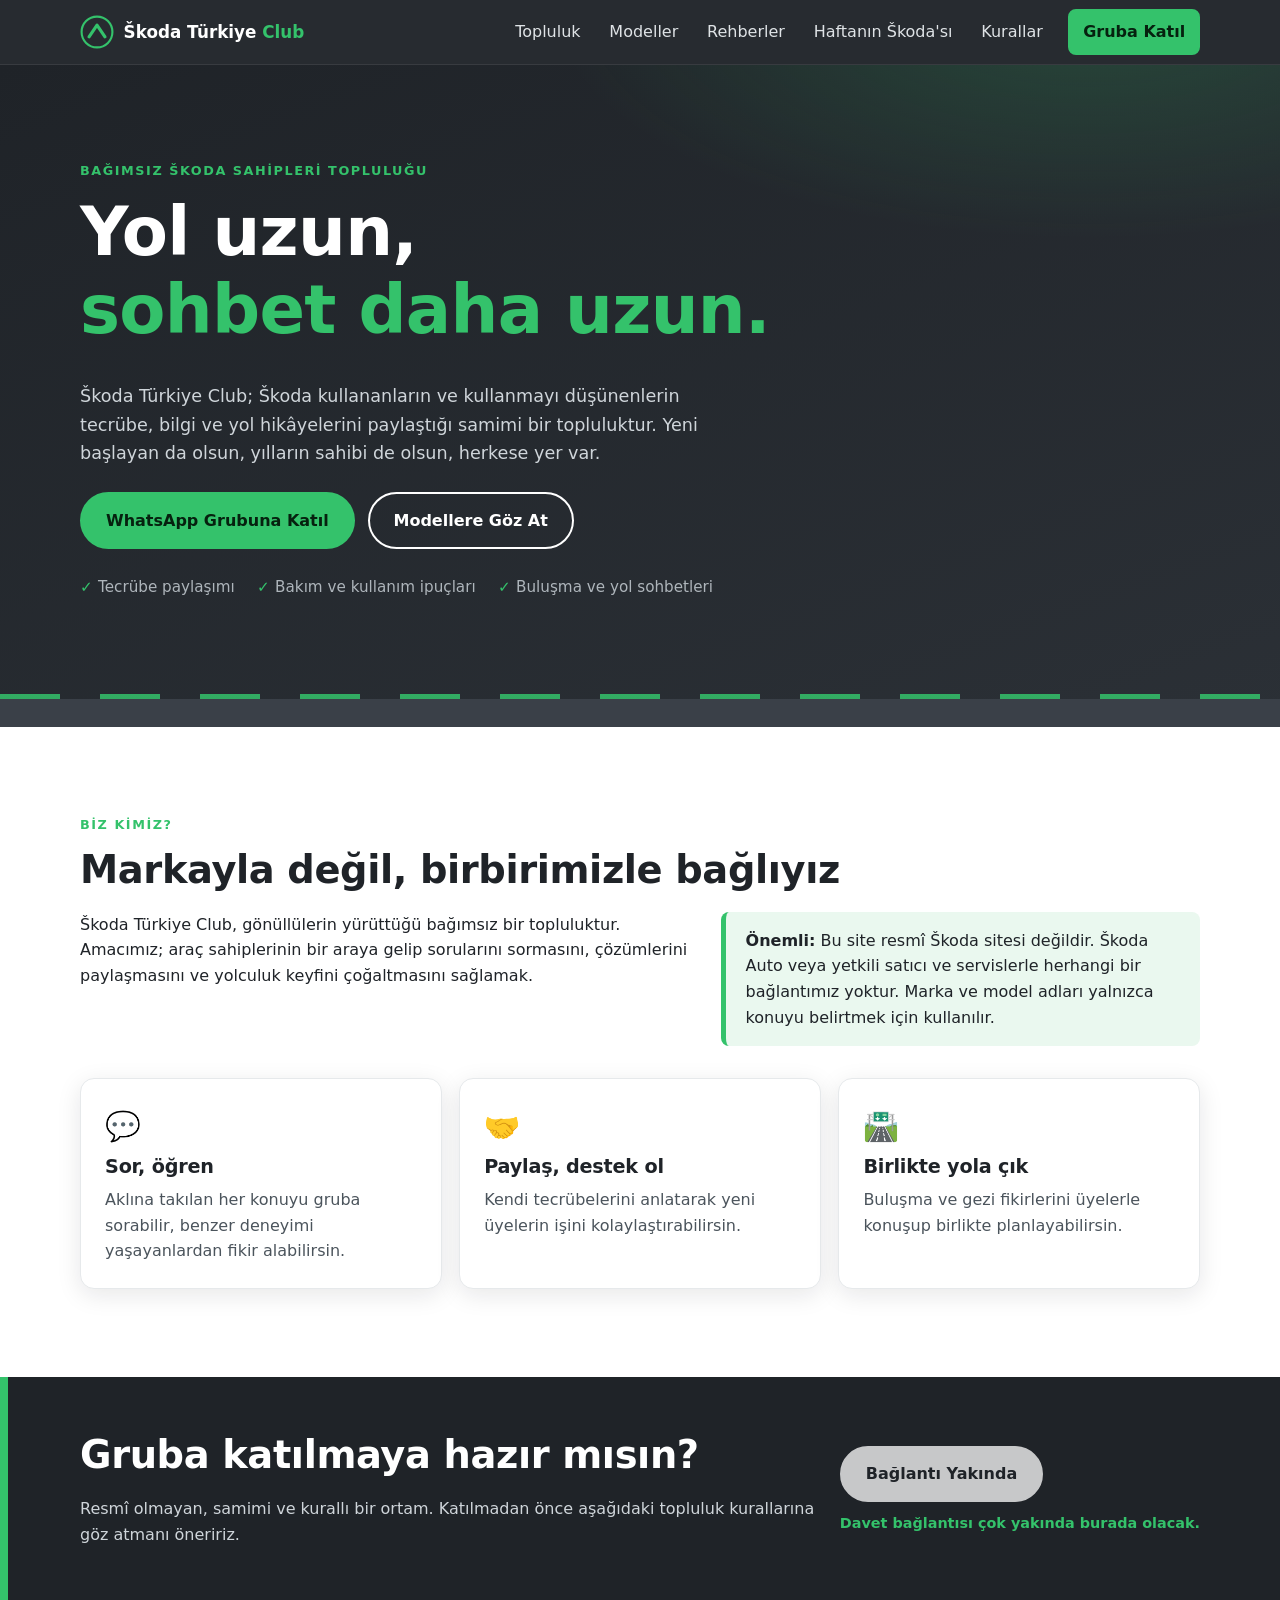
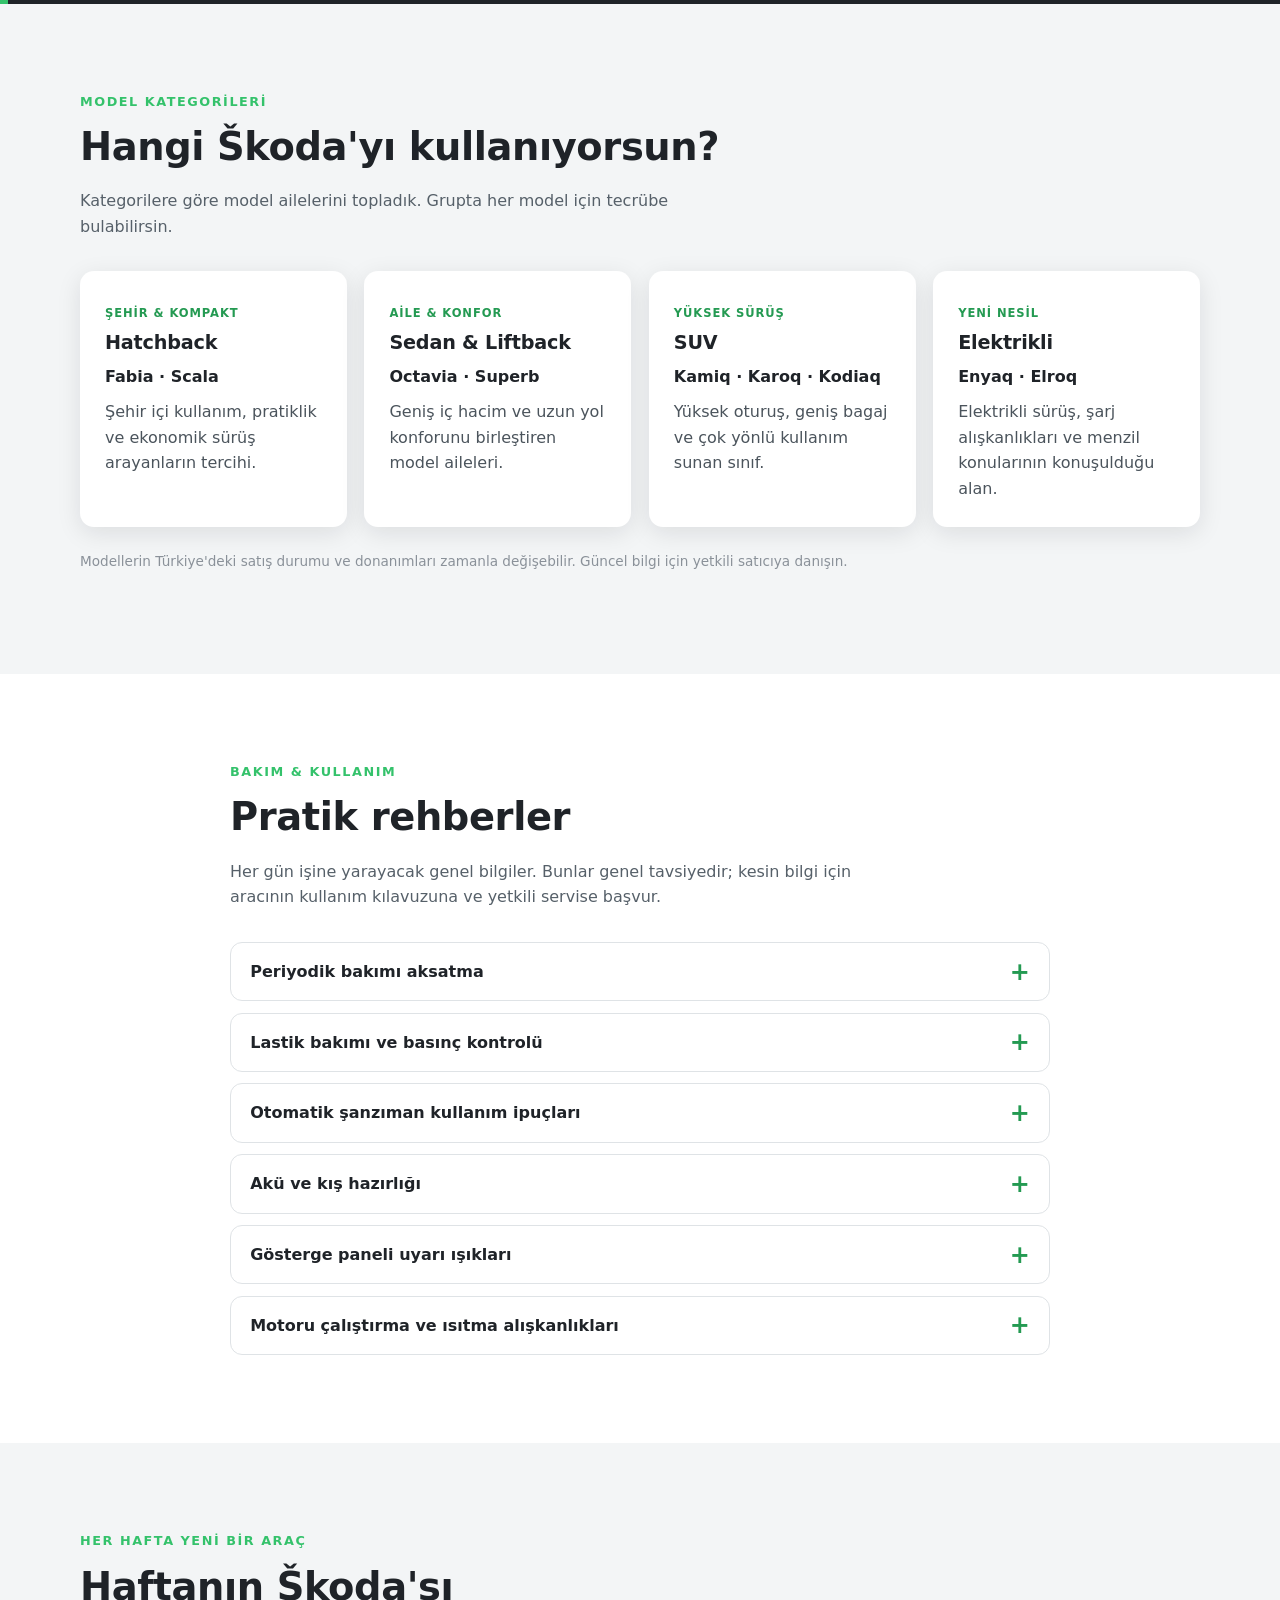
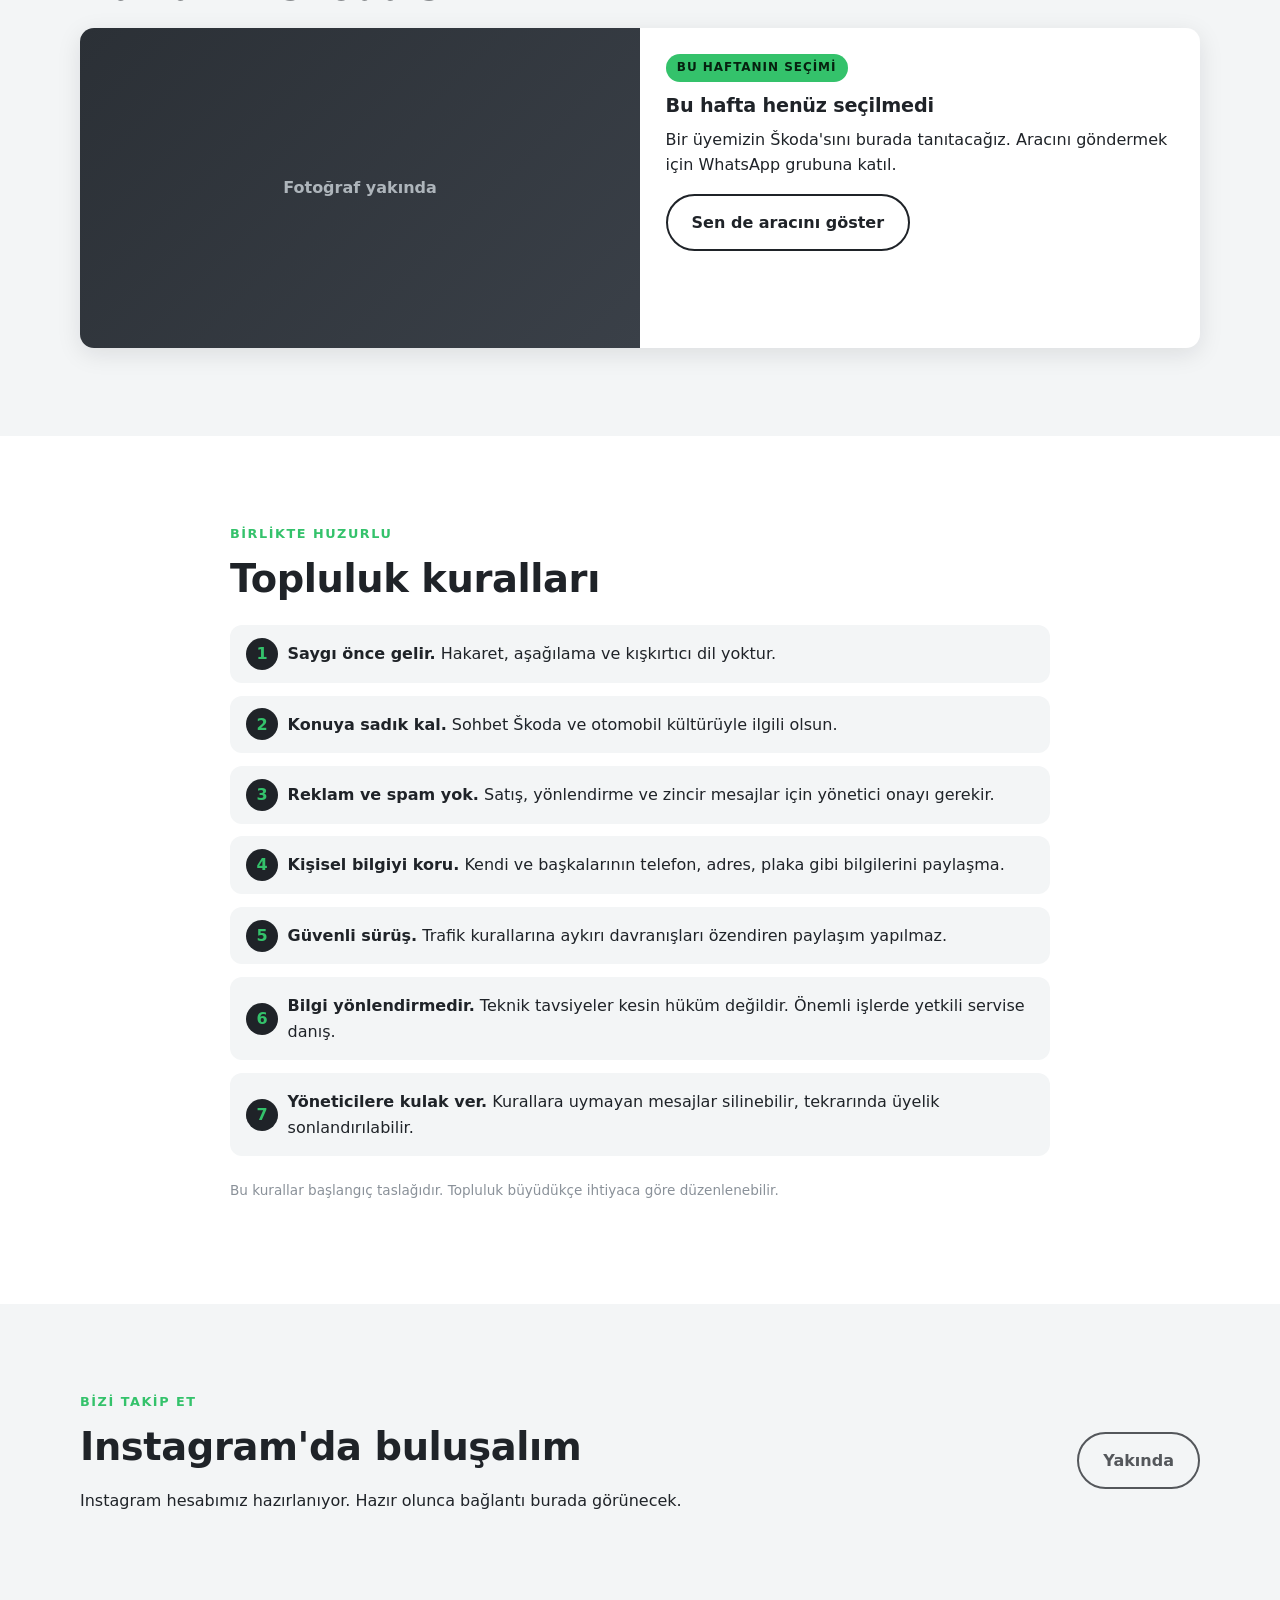
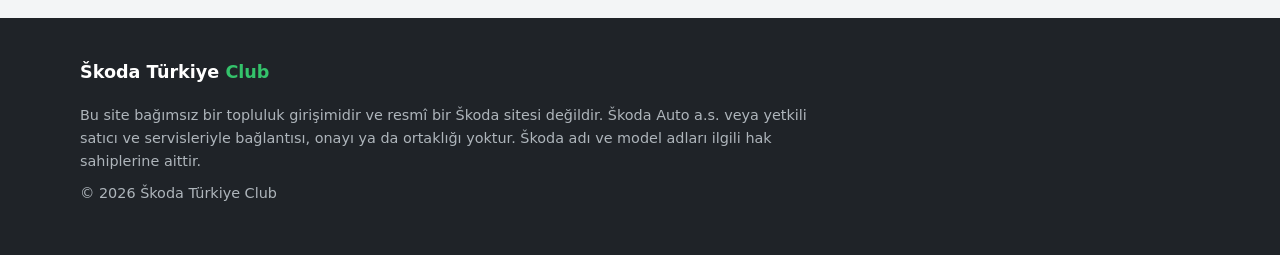
==== index.html @ 785f1752 "Add files via upload" ====
<!DOCTYPE html>
<html lang="tr">
<head>
  <meta charset="UTF-8">
  <meta name="viewport" content="width=device-width, initial-scale=1">
  <title>Škoda Türkiye Club | Bağımsız Škoda Sahipleri Topluluğu</title>
  <meta name="description" content="Škoda Türkiye Club: Škoda kullanıcılarının bilgi, tecrübe ve sohbet paylaştığı bağımsız bir topluluk. Resmî Škoda sitesi değildir.">
  <meta name="theme-color" content="#1f2328">
  <link rel="icon" href="data:image/svg+xml,%3Csvg xmlns='http://www.w3.org/2000/svg' viewBox='0 0 64 64'%3E%3Ccircle cx='32' cy='32' r='30' fill='%231f2328' stroke='%2334c26b' stroke-width='4'/%3E%3Cpath d='M18 40 L32 20 L46 40' fill='none' stroke='%2334c26b' stroke-width='6' stroke-linecap='round' stroke-linejoin='round'/%3E%3C/svg%3E">
  <link rel="stylesheet" href="style.css">
</head>
<body>

  <a class="skip" href="#icerik">İçeriğe geç</a>

  <!-- ÜST MENÜ -->
  <header class="topbar">
    <div class="wrap topbar-in">
      <a class="brand" href="#top" aria-label="Škoda Türkiye Club ana sayfa">
        <svg class="emblem" viewBox="0 0 64 64" aria-hidden="true">
          <circle cx="32" cy="32" r="29" fill="none" stroke="currentColor" stroke-width="4"/>
          <path d="M17 41 L32 19 L47 41" fill="none" stroke="currentColor" stroke-width="6" stroke-linecap="round" stroke-linejoin="round"/>
        </svg>
        <span class="brand-text">Škoda Türkiye <b>Club</b></span>
      </a>
      <button class="menu-btn" id="menuBtn" aria-expanded="false" aria-controls="nav" aria-label="Menüyü aç/kapat">
        <span></span><span></span><span></span>
      </button>
      <nav class="nav" id="nav">
        <a href="#topluluk">Topluluk</a>
        <a href="#modeller">Modeller</a>
        <a href="#rehber">Rehberler</a>
        <a href="#hafta">Haftanın Škoda'sı</a>
        <a href="#kurallar">Kurallar</a>
        <a class="btn btn-small js-whatsapp" href="#katil">Gruba Katıl</a>
      </nav>
    </div>
  </header>

  <main id="icerik">

    <!-- KARŞILAMA -->
    <section class="hero" id="top">
      <div class="wrap hero-in">
        <p class="eyebrow">Bağımsız Škoda sahipleri topluluğu</p>
        <h1>Yol uzun,<br><span class="accent">sohbet daha uzun.</span></h1>
        <p class="lead">Škoda Türkiye Club; Škoda kullananların ve kullanmayı düşünenlerin tecrübe, bilgi ve yol hikâyelerini paylaştığı samimi bir topluluktur. Yeni başlayan da olsun, yılların sahibi de olsun, herkese yer var.</p>
        <div class="hero-actions">
          <a class="btn js-whatsapp" href="#katil">WhatsApp Grubuna Katıl</a>
          <a class="btn btn-ghost" href="#modeller">Modellere Göz At</a>
        </div>
        <ul class="hero-points">
          <li>Tecrübe paylaşımı</li>
          <li>Bakım ve kullanım ipuçları</li>
          <li>Buluşma ve yol sohbetleri</li>
        </ul>
      </div>
      <div class="hero-road" aria-hidden="true"></div>
    </section>

    <!-- TOPLULUK -->
    <section class="section" id="topluluk">
      <div class="wrap">
        <p class="eyebrow">Biz kimiz?</p>
        <h2>Markayla değil, birbirimizle bağlıyız</h2>
        <div class="cols">
          <p>Škoda Türkiye Club, gönüllülerin yürüttüğü bağımsız bir topluluktur. Amacımız; araç sahiplerinin bir araya gelip sorularını sormasını, çözümlerini paylaşmasını ve yolculuk keyfini çoğaltmasını sağlamak.</p>
          <p class="note-box"><strong>Önemli:</strong> Bu site resmî Škoda sitesi değildir. Škoda Auto veya yetkili satıcı ve servislerle herhangi bir bağlantımız yoktur. Marka ve model adları yalnızca konuyu belirtmek için kullanılır.</p>
        </div>
        <div class="cards three">
          <article class="card">
            <div class="ico" aria-hidden="true">💬</div>
            <h3>Sor, öğren</h3>
            <p>Aklına takılan her konuyu gruba sorabilir, benzer deneyimi yaşayanlardan fikir alabilirsin.</p>
          </article>
          <article class="card">
            <div class="ico" aria-hidden="true">🤝</div>
            <h3>Paylaş, destek ol</h3>
            <p>Kendi tecrübelerini anlatarak yeni üyelerin işini kolaylaştırabilirsin.</p>
          </article>
          <article class="card">
            <div class="ico" aria-hidden="true">🛣️</div>
            <h3>Birlikte yola çık</h3>
            <p>Buluşma ve gezi fikirlerini üyelerle konuşup birlikte planlayabilirsin.</p>
          </article>
        </div>
      </div>
    </section>

    <!-- WHATSAPP ÇAĞRISI -->
    <section class="cta" id="katil">
      <div class="wrap cta-in">
        <div>
          <h2>Gruba katılmaya hazır mısın?</h2>
          <p>Resmî olmayan, samimi ve kurallı bir ortam. Katılmadan önce aşağıdaki topluluk kurallarına göz atmanı öneririz.</p>
        </div>
        <div class="cta-side">
          <a class="btn btn-light js-whatsapp" id="ctaWhatsapp" href="#katil">WhatsApp Grubuna Katıl</a>
          <p class="cta-note" id="whatsappNote" hidden>Davet bağlantısı çok yakında burada olacak.</p>
        </div>
      </div>
    </section>

    <!-- MODELLER -->
    <section class="section alt" id="modeller">
      <div class="wrap">
        <p class="eyebrow">Model kategorileri</p>
        <h2>Hangi Škoda'yı kullanıyorsun?</h2>
        <p class="sub">Kategorilere göre model ailelerini topladık. Grupta her model için tecrübe bulabilirsin.</p>
        <div class="cards four">
          <article class="card model">
            <span class="tag">Şehir &amp; kompakt</span>
            <h3>Hatchback</h3>
            <p class="models">Fabia · Scala</p>
            <p>Şehir içi kullanım, pratiklik ve ekonomik sürüş arayanların tercihi.</p>
          </article>
          <article class="card model">
            <span class="tag">Aile &amp; konfor</span>
            <h3>Sedan &amp; Liftback</h3>
            <p class="models">Octavia · Superb</p>
            <p>Geniş iç hacim ve uzun yol konforunu birleştiren model aileleri.</p>
          </article>
          <article class="card model">
            <span class="tag">Yüksek sürüş</span>
            <h3>SUV</h3>
            <p class="models">Kamiq · Karoq · Kodiaq</p>
            <p>Yüksek oturuş, geniş bagaj ve çok yönlü kullanım sunan sınıf.</p>
          </article>
          <article class="card model">
            <span class="tag">Yeni nesil</span>
            <h3>Elektrikli</h3>
            <p class="models">Enyaq · Elroq</p>
            <p>Elektrikli sürüş, şarj alışkanlıkları ve menzil konularının konuşulduğu alan.</p>
          </article>
        </div>
        <p class="fineprint">Modellerin Türkiye'deki satış durumu ve donanımları zamanla değişebilir. Güncel bilgi için yetkili satıcıya danışın.</p>
      </div>
    </section>

    <!-- REHBERLER -->
    <section class="section" id="rehber">
      <div class="wrap narrow">
        <p class="eyebrow">Bakım &amp; kullanım</p>
        <h2>Pratik rehberler</h2>
        <p class="sub">Her gün işine yarayacak genel bilgiler. Bunlar genel tavsiyedir; kesin bilgi için aracının kullanım kılavuzuna ve yetkili servise başvur.</p>

        <div class="accordion">
          <details>
            <summary>Periyodik bakımı aksatma</summary>
            <div class="body">
              <ul>
                <li>Bakım aralıklarını aracının kullanım kılavuzundan ve servis kitapçığından takip et.</li>
                <li>Motor yağı ve filtre değişimini zamanında yaptır; yağ cinsi için kılavuzdaki özelliğe bak.</li>
                <li>Yapılan her bakımın faturasını ve kaydını sakla. Araç satarken değer katar.</li>
              </ul>
            </div>
          </details>

          <details>
            <summary>Lastik bakımı ve basınç kontrolü</summary>
            <div class="body">
              <ul>
                <li>Lastik basıncını ayda bir ve yola çıkmadan önce, lastikler soğukken kontrol et.</li>
                <li>Doğru basınç değeri genellikle sürücü kapısı pervazında veya yakıt kapağında yazar.</li>
                <li>Diş derinliğini ve yanak bölgelerini düzenli kontrol et; çatlak veya şişlik görürsen vakit kaybetmeden değiştir.</li>
                <li>Kış lastiği kullanımıyla ilgili zorunluluklar bölgeye ve araç tipine göre değişebilir. Güncel mevzuatı kontrol et.</li>
              </ul>
            </div>
          </details>

          <details>
            <summary>Otomatik şanzıman kullanım ipuçları</summary>
            <div class="body">
              <ul>
                <li>Yokuşta aracı gazla bekletmek yerine fren pedalını veya el frenini kullan.</li>
                <li>Şanzıman yağı ve bakım aralığı için kılavuzdaki programı uygula.</li>
                <li>Garip sarsıntı, gecikme veya uyarı mesajı fark edersen yetkili servise göster.</li>
              </ul>
            </div>
          </details>

          <details>
            <summary>Akü ve kış hazırlığı</summary>
            <div class="body">
              <ul>
                <li>Sık sık çok kısa mesafe gitmek aküyü zorlar. Arada daha uzun yolculuk yap.</li>
                <li>Çalıştırmada isteksizlik, sönük farlar gibi belirtiler aküyü kontrol ettirmenin zamanıdır.</li>
                <li>Silecek suyu, antifriz ve silecek lastiklerini soğuklar başlamadan kontrol et.</li>
              </ul>
            </div>
          </details>

          <details>
            <summary>Gösterge paneli uyarı ışıkları</summary>
            <div class="body">
              <ul>
                <li><strong>Kırmızı</strong> uyarı genellikle acil durumu belirtir. Güvenli yerde durup kılavuza bak veya yardım çağır.</li>
                <li><strong>Sarı/turuncu</strong> uyarı genellikle kontrol gerektirir. Yakın zamanda servise göster.</li>
                <li>Işığın tam anlamı modele göre değişir. Kılavuzdaki uyarı bölümü en doğru kaynaktır.</li>
              </ul>
            </div>
          </details>

          <details>
            <summary>Motoru çalıştırma ve ısıtma alışkanlıkları</summary>
            <div class="body">
              <ul>
                <li>Soğuk motoru ilk dakikalarda yüksek devire zorlama; sakin sürüşle ısınmasını bekle.</li>
                <li>Uzun yoldan sonra özellikle turbolu motorlarda aracı hemen kapatmak yerine kısa bir süre sakin sür.</li>
                <li>Yakıt için kılavuzda belirtilen oktan değerine uy.</li>
              </ul>
            </div>
          </details>
        </div>
      </div>
    </section>

    <!-- HAFTANIN ŠKODA'SI -->
    <section class="section alt" id="hafta">
      <div class="wrap">
        <p class="eyebrow">Her hafta yeni bir araç</p>
        <h2>Haftanın Škoda'sı</h2>
        <div class="week">
          <div class="week-img" id="weekImg" role="img" aria-label="Haftanın Škoda'sı görseli">
            <span class="week-ph" id="weekPh">Fotoğraf yakında</span>
          </div>
          <div class="week-txt">
            <p class="badge">Bu haftanın seçimi</p>
            <h3 id="weekModel">—</h3>
            <p id="weekDesc">—</p>
            <p class="owner" id="weekOwner" hidden></p>
            <a class="btn btn-ghost js-whatsapp" href="#katil">Sen de aracını göster</a>
          </div>
        </div>
      </div>
    </section>

    <!-- KURALLAR -->
    <section class="section" id="kurallar">
      <div class="wrap narrow">
        <p class="eyebrow">Birlikte huzurlu</p>
        <h2>Topluluk kuralları</h2>
        <ol class="rules">
          <li><strong>Saygı önce gelir.</strong> Hakaret, aşağılama ve kışkırtıcı dil yoktur.</li>
          <li><strong>Konuya sadık kal.</strong> Sohbet Škoda ve otomobil kültürüyle ilgili olsun.</li>
          <li><strong>Reklam ve spam yok.</strong> Satış, yönlendirme ve zincir mesajlar için yönetici onayı gerekir.</li>
          <li><strong>Kişisel bilgiyi koru.</strong> Kendi ve başkalarının telefon, adres, plaka gibi bilgilerini paylaşma.</li>
          <li><strong>Güvenli sürüş.</strong> Trafik kurallarına aykırı davranışları özendiren paylaşım yapılmaz.</li>
          <li><strong>Bilgi yönlendirmedir.</strong> Teknik tavsiyeler kesin hüküm değildir. Önemli işlerde yetkili servise danış.</li>
          <li><strong>Yöneticilere kulak ver.</strong> Kurallara uymayan mesajlar silinebilir, tekrarında üyelik sonlandırılabilir.</li>
        </ol>
        <p class="fineprint">Bu kurallar başlangıç taslağıdır. Topluluk büyüdükçe ihtiyaca göre düzenlenebilir.</p>
      </div>
    </section>

    <!-- INSTAGRAM -->
    <section class="section alt" id="instagram">
      <div class="wrap insta">
        <div>
          <p class="eyebrow">Bizi takip et</p>
          <h2>Instagram'da buluşalım</h2>
          <p id="instaText">Instagram hesabımız hazırlanıyor. Hazır olunca bağlantı burada görünecek.</p>
        </div>
        <a class="btn btn-ghost" id="instaBtn" href="#instagram" aria-disabled="true">Yakında</a>
      </div>
    </section>

  </main>

  <footer class="footer">
    <div class="wrap">
      <p class="brand-line">Škoda Türkiye <b>Club</b></p>
      <p class="legal">Bu site bağımsız bir topluluk girişimidir ve resmî bir Škoda sitesi değildir. Škoda Auto a.s. veya yetkili satıcı ve servisleriyle bağlantısı, onayı ya da ortaklığı yoktur. Škoda adı ve model adları ilgili hak sahiplerine aittir.</p>
      <p class="legal">© <span id="yil">2026</span> Škoda Türkiye Club</p>
    </div>
  </footer>

  <script src="config.js"></script>
  <script src="script.js"></script>
</body>
</html>
---- style.css ----
/* ==========================================================
   Škoda Türkiye Club – Görünüm dosyası
   Renkleri değiştirmek istersen en üstteki :root bölümüne bak.
   ========================================================== */

:root {
  --antrasit: #1f2328;
  --antrasit-2: #2b3036;
  --antrasit-3: #3a4048;
  --yesil: #34c26b;
  --yesil-koyu: #249a52;
  --beyaz: #ffffff;
  --gri-acik: #f3f5f6;
  --gri-orta: #8a9199;
  --metin: #1f2328;
  --radius: 14px;
  --golge: 0 6px 24px rgba(20, 24, 28, .10);
}

* { box-sizing: border-box; }
html { scroll-behavior: smooth; scroll-padding-top: 76px; }
body {
  margin: 0;
  font-family: system-ui, -apple-system, "Segoe UI", Roboto, Arial, sans-serif;
  color: var(--metin);
  background: var(--beyaz);
  line-height: 1.6;
  -webkit-text-size-adjust: 100%;
}
img { max-width: 100%; display: block; }
a { color: inherit; }
h1, h2, h3 { line-height: 1.15; margin: 0 0 .5em; letter-spacing: -.01em; }
h1 { font-size: clamp(2.2rem, 8vw, 4.2rem); font-weight: 800; }
h2 { font-size: clamp(1.6rem, 5vw, 2.4rem); font-weight: 800; }
h3 { font-size: 1.2rem; }
p { margin: 0 0 1em; }

.wrap { width: min(1120px, 100% - 2rem); margin-inline: auto; }
.narrow { width: min(820px, 100% - 2rem); }

.skip {
  position: absolute; left: -999px; top: 0;
  background: var(--yesil); color: #000; padding: .6rem 1rem; z-index: 100;
}
.skip:focus { left: 0; }

/* ---------- Üst menü ---------- */
.topbar {
  position: sticky; top: 0; z-index: 50;
  background: rgba(31, 35, 40, .96);
  backdrop-filter: blur(8px);
  color: var(--beyaz);
  border-bottom: 1px solid rgba(255,255,255,.08);
}
.topbar-in { display: flex; align-items: center; justify-content: space-between; min-height: 64px; }
.brand { display: flex; align-items: center; gap: .6rem; text-decoration: none; color: var(--yesil); }
.emblem { width: 34px; height: 34px; flex: none; }
.brand-text { color: var(--beyaz); font-weight: 700; font-size: 1.05rem; }
.brand-text b { color: var(--yesil); }

.menu-btn {
  display: inline-flex; flex-direction: column; gap: 5px;
  background: none; border: 0; padding: .6rem; cursor: pointer;
}
.menu-btn span { width: 24px; height: 2px; background: var(--beyaz); transition: transform .25s, opacity .25s; }
.menu-btn[aria-expanded="true"] span:nth-child(1) { transform: translateY(7px) rotate(45deg); }
.menu-btn[aria-expanded="true"] span:nth-child(2) { opacity: 0; }
.menu-btn[aria-expanded="true"] span:nth-child(3) { transform: translateY(-7px) rotate(-45deg); }

.nav {
  display: none;
  position: absolute; top: 64px; left: 0; right: 0;
  flex-direction: column; gap: .25rem;
  background: var(--antrasit);
  padding: 1rem;
  border-bottom: 1px solid rgba(255,255,255,.08);
}
.nav.open { display: flex; }
.nav a { text-decoration: none; padding: .7rem .5rem; border-radius: 8px; color: #dfe3e6; }
.nav a:hover { color: var(--yesil); }
.nav a.btn { color: #06210f; text-align: center; margin-top: .4rem; }

/* ---------- Düğmeler ---------- */
.btn {
  display: inline-block;
  background: var(--yesil); color: #06210f;
  font-weight: 700; text-decoration: none;
  padding: .85rem 1.5rem; border-radius: 999px;
  border: 2px solid var(--yesil);
  transition: transform .15s, background .15s, color .15s;
  cursor: pointer; text-align: center;
}
.btn:hover { background: var(--yesil-koyu); border-color: var(--yesil-koyu); color: #fff; transform: translateY(-1px); }
.btn-small { padding: .55rem 1.1rem; }
.btn-ghost { background: transparent; color: inherit; border-color: currentColor; }
.btn-ghost:hover { background: var(--yesil); border-color: var(--yesil); color: #06210f; }
.btn-light { background: var(--beyaz); border-color: var(--beyaz); color: var(--antrasit); }
.btn-light:hover { background: var(--antrasit); border-color: var(--antrasit); color: var(--beyaz); }
.btn[aria-disabled="true"] { opacity: .75; cursor: not-allowed; }
.btn[aria-disabled="true"]:hover { transform: none; }

/* ---------- Karşılama ---------- */
.hero {
  position: relative; overflow: hidden;
  background:
    radial-gradient(900px 400px at 85% -10%, rgba(52,194,107,.22), transparent 60%),
    linear-gradient(160deg, var(--antrasit) 0%, var(--antrasit-2) 100%);
  color: var(--beyaz);
  padding: 4rem 0 6rem;
}
.hero-in { position: relative; z-index: 1; }
.eyebrow {
  color: var(--yesil); font-weight: 700; text-transform: uppercase;
  letter-spacing: .12em; font-size: .8rem; margin-bottom: .8rem;
}
.accent { color: var(--yesil); }
.lead { font-size: 1.1rem; color: #cfd5da; max-width: 60ch; }
.hero-actions { display: flex; flex-wrap: wrap; gap: .8rem; margin: 1.6rem 0; }
.hero .btn-ghost { color: var(--beyaz); }
.hero-points {
  display: flex; flex-wrap: wrap; gap: .6rem 1.4rem;
  list-style: none; padding: 0; margin: 0; color: #aeb5bb; font-size: .95rem;
}
.hero-points li::before { content: "✓ "; color: var(--yesil); font-weight: 700; }
.hero-road {
  position: absolute; left: 0; right: 0; bottom: 0; height: 34px;
  background: repeating-linear-gradient(90deg, var(--yesil) 0 60px, transparent 60px 100px);
  height: 5px; opacity: .85; bottom: 28px;
}
.hero::after {
  content: ""; position: absolute; left: 0; right: 0; bottom: 0; height: 28px;
  background: var(--antrasit-3);
}

/* ---------- Bölümler ---------- */
.section { padding: 4rem 0; }
.section.alt { background: var(--gri-acik); }
.sub { color: #566069; max-width: 62ch; margin-bottom: 2rem; }
.fineprint { color: var(--gri-orta); font-size: .85rem; margin-top: 1.5rem; }

.cols { display: grid; gap: 1.2rem; margin: 1rem 0 2rem; }
.note-box {
  background: #eaf8ef; border-left: 5px solid var(--yesil);
  padding: 1rem 1.2rem; border-radius: 8px; margin: 0;
}

.cards { display: grid; gap: 1.1rem; }
.card {
  background: var(--beyaz); border-radius: var(--radius);
  padding: 1.5rem; box-shadow: var(--golge);
  border: 1px solid #e6e9eb;
}
.alt .card { border-color: transparent; }
.card p { color: #4b545c; margin-bottom: 0; }
.ico { font-size: 1.8rem; margin-bottom: .4rem; }

.model { border-top: 4px solid var(--yesil); transition: transform .2s; }
.model:hover { transform: translateY(-4px); }
.tag {
  display: inline-block; font-size: .72rem; font-weight: 700; text-transform: uppercase;
  letter-spacing: .08em; color: var(--yesil-koyu); margin-bottom: .6rem;
}
.models { font-weight: 700; color: var(--antrasit) !important; margin-bottom: .6rem !important; }

/* ---------- WhatsApp çağrı bandı ---------- */
.cta { background: var(--antrasit); color: var(--beyaz); padding: 3.5rem 0; position: relative; }
.cta::before { content: ""; position: absolute; left: 0; top: 0; bottom: 0; width: 8px; background: var(--yesil); }
.cta-in { display: grid; gap: 1.5rem; align-items: center; }
.cta p { color: #cfd5da; margin: 0; }
.cta-side { display: flex; flex-direction: column; gap: .6rem; align-items: flex-start; }
.cta-note { color: var(--yesil) !important; font-size: .9rem; font-weight: 600; }

/* ---------- Rehber (açılır liste) ---------- */
.accordion { display: grid; gap: .7rem; }
details {
  background: var(--beyaz); border: 1px solid #dfe3e6;
  border-radius: 12px; overflow: hidden;
}
summary {
  cursor: pointer; padding: 1rem 1.2rem; font-weight: 700;
  list-style: none; position: relative; padding-right: 3rem;
}
summary::-webkit-details-marker { display: none; }
summary::after {
  content: "+"; position: absolute; right: 1.2rem; top: 50%; transform: translateY(-50%);
  color: var(--yesil-koyu); font-size: 1.5rem; font-weight: 700;
}
details[open] summary::after { content: "–"; }
details[open] { border-color: var(--yesil); }
details .body { padding: 0 1.2rem 1.1rem; color: #3e464d; }
details ul { margin: 0; padding-left: 1.2rem; display: grid; gap: .5rem; }

/* ---------- Haftanın Škoda'sı ---------- */
.week {
  display: grid; background: var(--beyaz); border-radius: var(--radius);
  overflow: hidden; box-shadow: var(--golge);
}
.week-img {
  min-height: 220px; display: grid; place-items: center;
  background: linear-gradient(135deg, var(--antrasit-2), var(--antrasit-3));
  background-size: cover; background-position: center;
  color: #aeb5bb; font-weight: 600;
}
.week-txt { padding: 1.6rem; }
.badge {
  display: inline-block; background: var(--yesil); color: #06210f;
  font-size: .75rem; font-weight: 800; text-transform: uppercase; letter-spacing: .08em;
  padding: .3rem .7rem; border-radius: 999px; margin-bottom: .8rem;
}
.owner { color: var(--gri-orta); font-style: italic; }

/* ---------- Kurallar ---------- */
.rules { counter-reset: kural; list-style: none; padding: 0; margin: 1.5rem 0 0; display: grid; gap: .8rem; }
.rules li {
  counter-increment: kural; position: relative;
  background: var(--gri-acik); padding: 1rem 1rem 1rem 3.6rem; border-radius: 12px;
}
.rules li::before {
  content: counter(kural); position: absolute; left: 1rem; top: 50%; transform: translateY(-50%);
  width: 32px; height: 32px; border-radius: 50%;
  background: var(--antrasit); color: var(--yesil);
  display: grid; place-items: center; font-weight: 800;
}

/* ---------- Instagram ---------- */
.insta { display: grid; gap: 1.2rem; align-items: center; }
.insta .btn { justify-self: start; color: var(--antrasit); }

/* ---------- Alt bilgi ---------- */
.footer { background: var(--antrasit); color: #aeb5bb; padding: 2.5rem 0; font-size: .9rem; }
.brand-line { color: var(--beyaz); font-weight: 700; font-size: 1.1rem; }
.brand-line b { color: var(--yesil); }
.legal { max-width: 80ch; margin-bottom: .6rem; }

/* ---------- Açılış animasyonu ---------- */
.reveal { opacity: 0; transform: translateY(18px); transition: opacity .6s ease, transform .6s ease; }
.reveal.visible { opacity: 1; transform: none; }
@media (prefers-reduced-motion: reduce) {
  html { scroll-behavior: auto; }
  .reveal { opacity: 1; transform: none; transition: none; }
}

/* ---------- Tablet ---------- */
@media (min-width: 700px) {
  .cards.three { grid-template-columns: repeat(3, 1fr); }
  .cards.four { grid-template-columns: repeat(2, 1fr); }
  .cols { grid-template-columns: 1.3fr 1fr; align-items: start; }
  .cta-in { grid-template-columns: 1fr auto; }
  .insta { grid-template-columns: 1fr auto; }
  .week { grid-template-columns: 1fr 1fr; }
  .week-img { min-height: 320px; }
}

/* ---------- Masaüstü ---------- */
@media (min-width: 960px) {
  .menu-btn { display: none; }
  .nav {
    display: flex; position: static; flex-direction: row; align-items: center;
    background: none; padding: 0; border: 0; gap: .2rem;
  }
  .nav a { padding: .5rem .8rem; }
  .nav a.btn { margin: 0 0 0 .6rem; }
  .cards.four { grid-template-columns: repeat(4, 1fr); }
  .hero { padding: 6rem 0 8rem; }
  .section { padding: 5.5rem 0; }
}
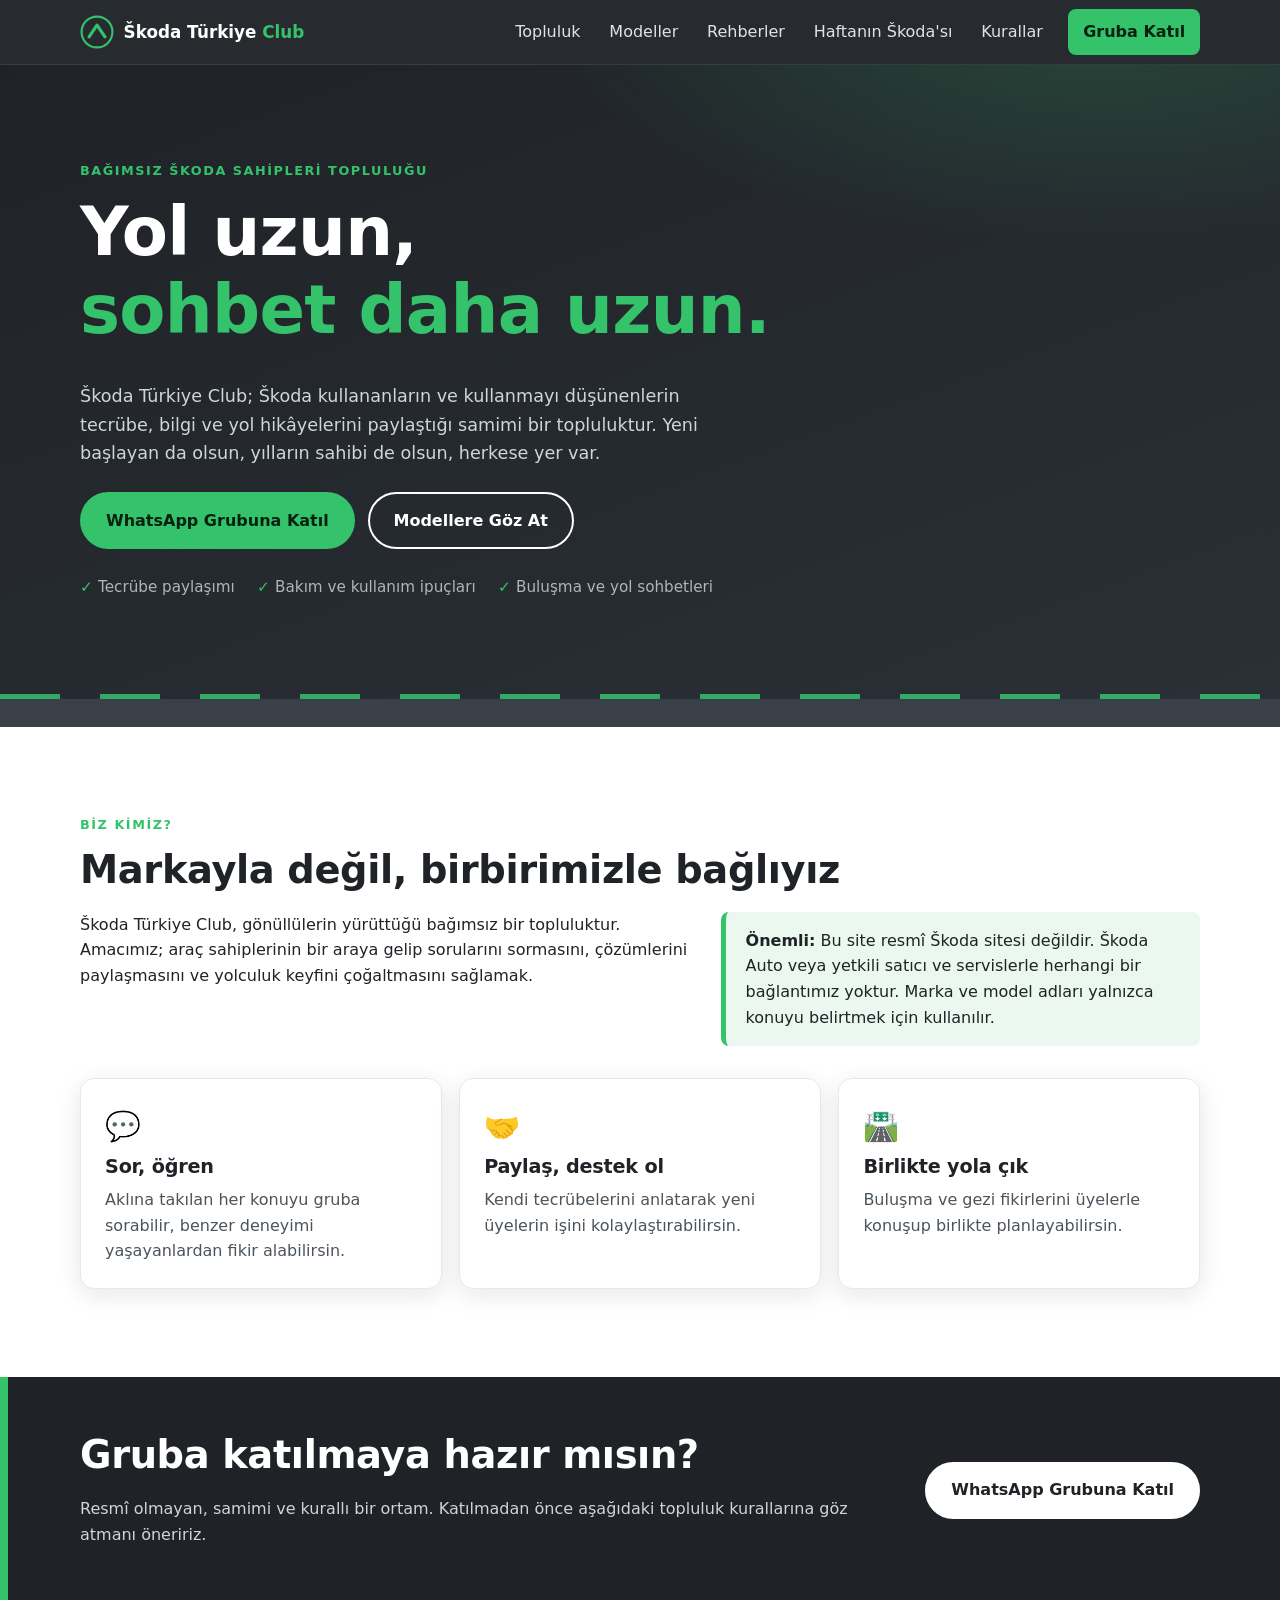
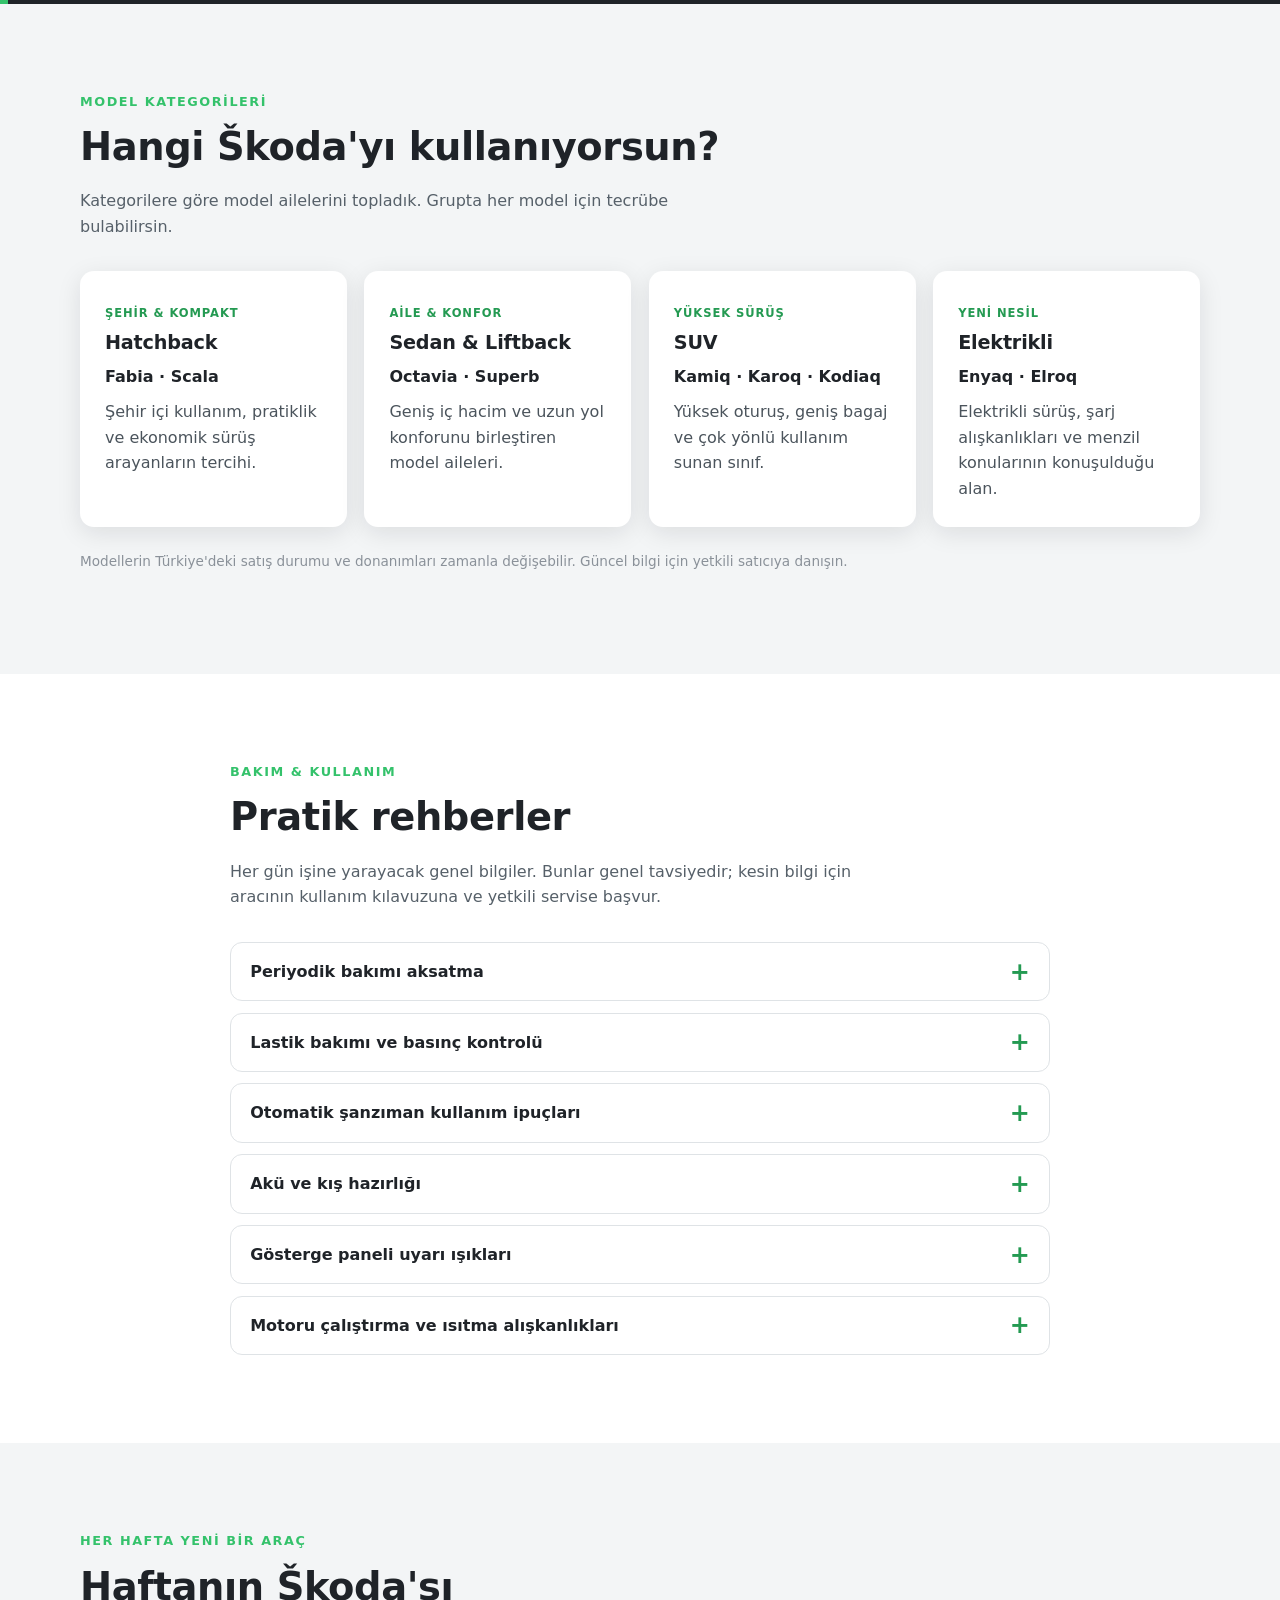
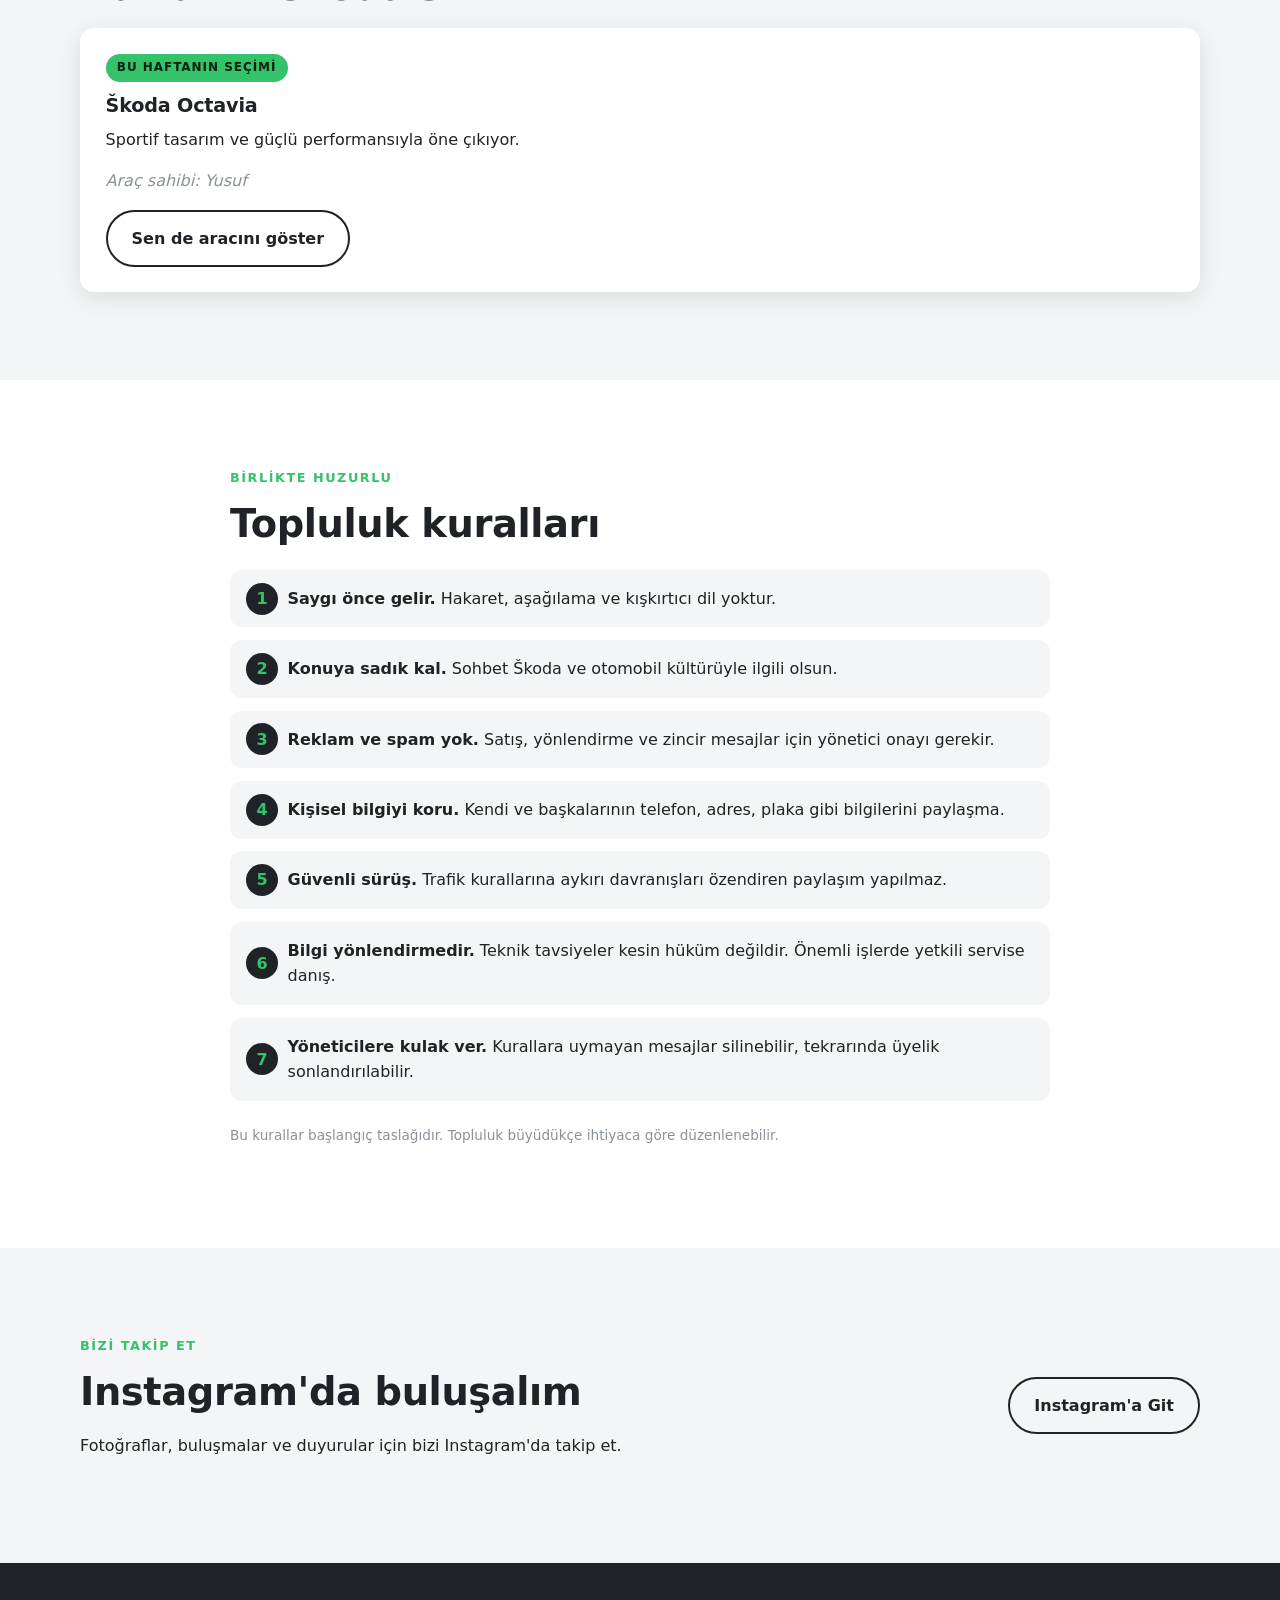
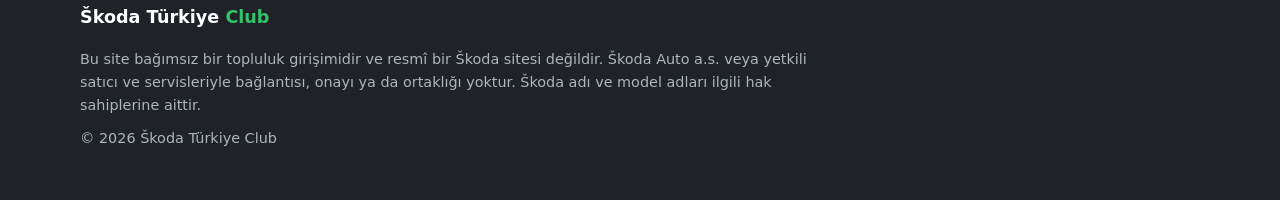
==== commit 196e3b04: "Update index.html" ====
--- a/index.html
+++ b/index.html
@@ -221,9 +221,6 @@
         <p class="eyebrow">Her hafta yeni bir araç</p>
         <h2>Haftanın Škoda'sı</h2>
         <div class="week">
-          <div class="week-img" id="weekImg" role="img" aria-label="Haftanın Škoda'sı görseli">
-            <span class="week-ph" id="weekPh">Fotoğraf yakında</span>
-          </div>
           <div class="week-txt">
             <p class="badge">Bu haftanın seçimi</p>
             <h3 id="weekModel">—</h3>
